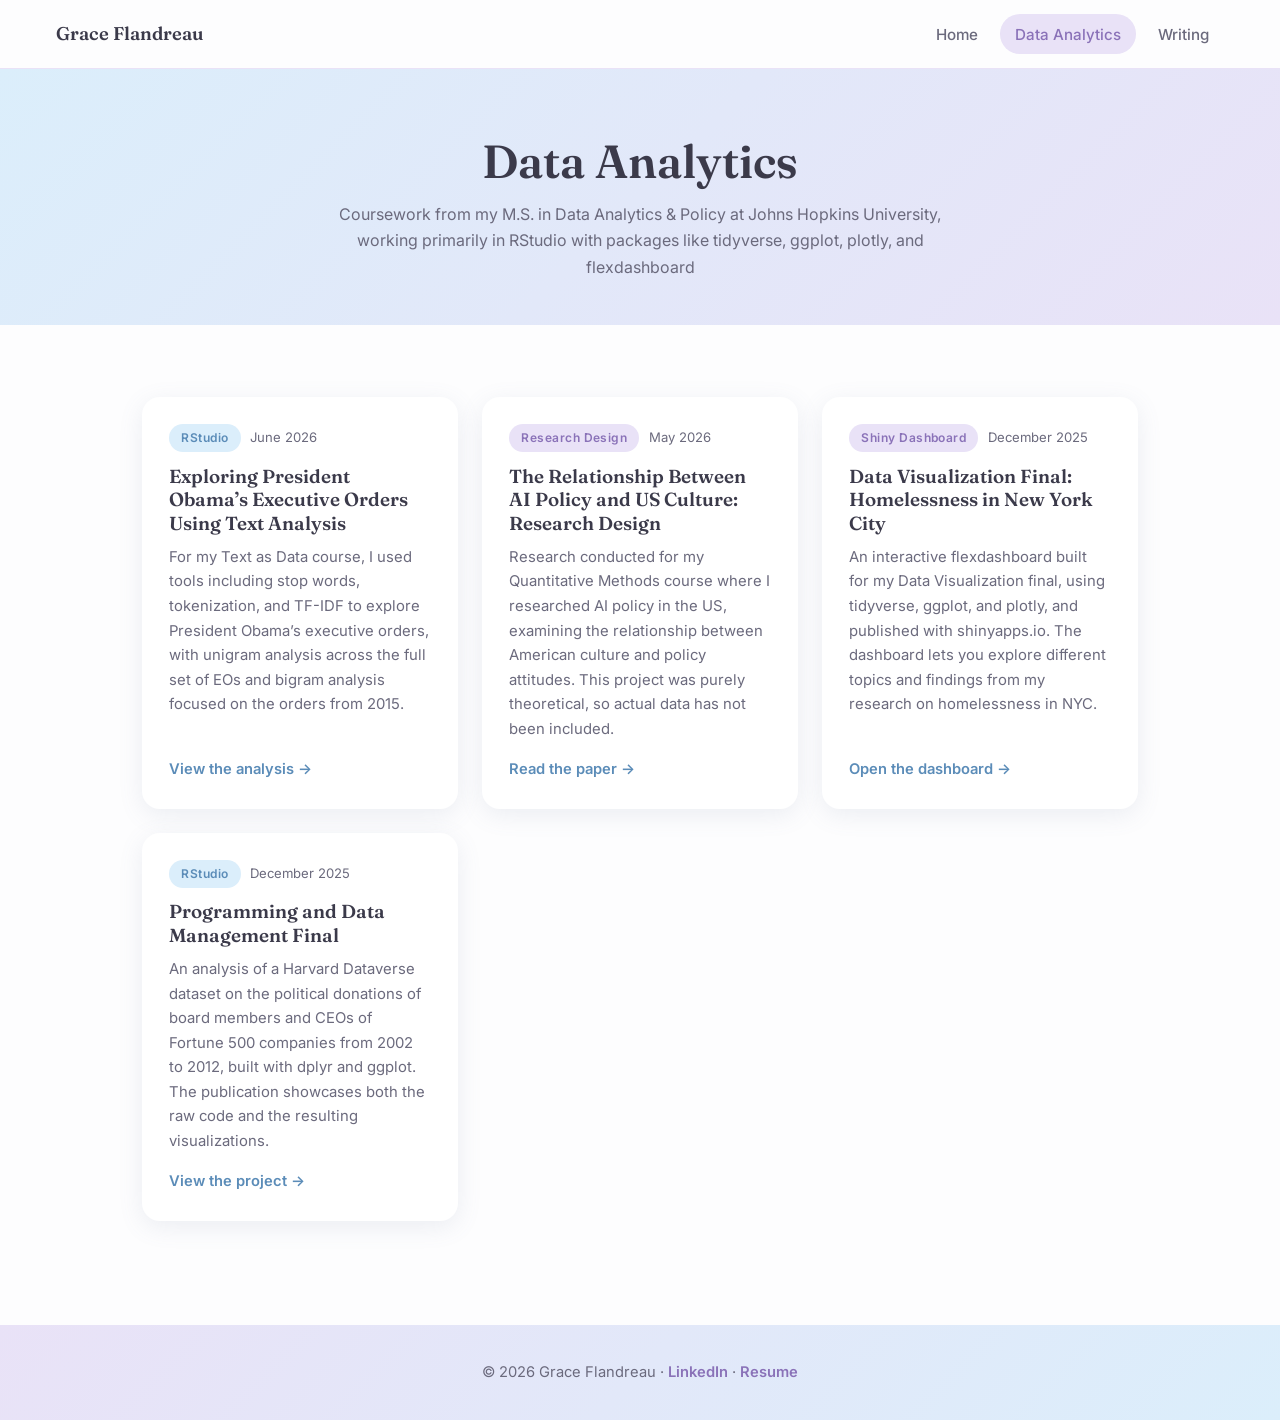
==== data-analytics.html @ 59e382e0 "Initial portfolio site: homepage, data analytics, and writing pages Co-Authored-By: Claude Fable 5 <" ====
<!DOCTYPE html>
<html lang="en">
<head>
  <meta charset="UTF-8">
  <meta name="viewport" content="width=device-width, initial-scale=1.0">
  <title>Data Analytics — Grace Flandreau</title>
  <meta name="description" content="Data analytics projects by Grace Flandreau: text analysis, data visualization, research design, and data management in RStudio.">
  <link rel="preconnect" href="https://fonts.googleapis.com">
  <link rel="preconnect" href="https://fonts.gstatic.com" crossorigin>
  <link href="https://fonts.googleapis.com/css2?family=Fraunces:wght@500;600;700&family=Inter:wght@400;500;600&display=swap" rel="stylesheet">
  <link rel="stylesheet" href="styles.css">
</head>
<body>

  <nav class="nav">
    <a class="nav-name" href="index.html">Grace <span>Flandreau</span></a>
    <div class="nav-links">
      <a href="index.html">Home</a>
      <a href="data-analytics.html" class="active">Data Analytics</a>
      <a href="writing.html">Writing</a>
    </div>
  </nav>

  <header class="page-header blue-green">
    <h1>Data Analytics</h1>
    <p>Coursework from my M.S. in Data Analytics &amp; Policy at Johns Hopkins University, working primarily in RStudio with packages like tidyverse, ggplot, plotly, and flexdashboard</p>
  </header>

  <main class="section">
    <div class="card-grid">

      <article class="work-card">
        <div class="work-meta">
          <span class="tag tag-blue">RStudio</span>
          <span class="work-date">June 2026</span>
        </div>
        <h3><a href="files/obama-executive-orders-text-analysis.pdf" target="_blank" rel="noopener">Exploring President Obama&rsquo;s Executive Orders Using Text Analysis</a></h3>
        <p>For my Text as Data course, I used tools including stop words, tokenization, and TF-IDF to explore President Obama&rsquo;s executive orders, with unigram analysis across the full set of EOs and bigram analysis focused on the orders from 2015.</p>
        <a class="work-link" href="files/obama-executive-orders-text-analysis.pdf" target="_blank" rel="noopener">View the analysis &rarr;</a>
      </article>

      <article class="work-card">
        <div class="work-meta">
          <span class="tag tag-purple">Research Design</span>
          <span class="work-date">May 2026</span>
        </div>
        <h3><a href="files/ai-policy-research-design.pdf" target="_blank" rel="noopener">The Relationship Between AI Policy and US Culture: Research Design</a></h3>
        <p>Research conducted for my Quantitative Methods course where I researched AI policy in the US, examining the relationship between American culture and policy attitudes. This project was purely theoretical, so actual data has not been included.</p>
        <a class="work-link" href="files/ai-policy-research-design.pdf" target="_blank" rel="noopener">Read the paper &rarr;</a>
      </article>

      <article class="work-card">
        <div class="work-meta">
          <span class="tag tag-purple">Shiny Dashboard</span>
          <span class="work-date">December 2025</span>
        </div>
        <h3><a href="https://07358x-grace-flandreau.shinyapps.io/Flandreau_Data_Visualization_Final/" target="_blank" rel="noopener">Data Visualization Final: Homelessness in New York City</a></h3>
        <p>An interactive flexdashboard built for my Data Visualization final, using tidyverse, ggplot, and plotly, and published with shinyapps.io. The dashboard lets you explore different topics and findings from my research on homelessness in NYC.</p>
        <a class="work-link" href="https://07358x-grace-flandreau.shinyapps.io/Flandreau_Data_Visualization_Final/" target="_blank" rel="noopener">Open the dashboard &rarr;</a>
      </article>

      <article class="work-card">
        <div class="work-meta">
          <span class="tag tag-blue">RStudio</span>
          <span class="work-date">December 2025</span>
        </div>
        <h3><a href="files/programming-final/Programming_Final_Flandreau.html" target="_blank" rel="noopener">Programming and Data Management Final</a></h3>
        <p>An analysis of a Harvard Dataverse dataset on the political donations of board members and CEOs of Fortune 500 companies from 2002 to 2012, built with dplyr and ggplot. The publication showcases both the raw code and the resulting visualizations.</p>
        <a class="work-link" href="files/programming-final/Programming_Final_Flandreau.html" target="_blank" rel="noopener">View the project &rarr;</a>
      </article>

    </div>
  </main>

  <footer class="footer">
    <p>&copy; 2026 Grace Flandreau &middot; <a href="https://www.linkedin.com/in/graceflandreau" target="_blank" rel="noopener">LinkedIn</a> &middot; <a href="files/resume-grace-flandreau.pdf" target="_blank" rel="noopener">Resume</a></p>
  </footer>

</body>
</html>
---- styles.css ----
/* ============================================
   Grace Flandreau — Portfolio Styles
   Palette: light blues, greens, and purples
   ============================================ */

:root {
  --blue-light: #dbeefb;
  --blue: #a8d4ee;
  --blue-deep: #5b8cb8;
  --green-light: #ddf2e4;
  --green: #b5e0c4;
  --green-deep: #5f9c77;
  --purple-light: #e9e2f7;
  --purple: #cdbcec;
  --purple-deep: #8a72b8;
  --ink: #3b3a4a;
  --ink-soft: #6b6a7d;
  --paper: #fdfdfe;
  --card: #ffffff;
  --radius: 18px;
  --shadow: 0 6px 24px rgba(110, 120, 160, 0.12);
  --shadow-hover: 0 10px 32px rgba(110, 120, 160, 0.22);
}

* {
  margin: 0;
  padding: 0;
  box-sizing: border-box;
}

html {
  scroll-behavior: smooth;
}

body {
  font-family: "Inter", "Segoe UI", system-ui, sans-serif;
  color: var(--ink);
  background: var(--paper);
  line-height: 1.65;
}

h1, h2, h3 {
  font-family: "Fraunces", Georgia, serif;
  font-weight: 600;
  line-height: 1.25;
}

a {
  color: var(--blue-deep);
}

/* ---------- Navigation ---------- */

.nav {
  position: sticky;
  top: 0;
  z-index: 50;
  display: flex;
  align-items: center;
  justify-content: space-between;
  padding: 0.9rem clamp(1.2rem, 5vw, 3.5rem);
  background: rgba(253, 253, 254, 0.88);
  backdrop-filter: blur(10px);
  border-bottom: 1px solid var(--purple-light);
}

.nav-name {
  font-family: "Fraunces", Georgia, serif;
  font-size: 1.15rem;
  font-weight: 600;
  text-decoration: none;
  color: var(--ink);
}

.nav-links {
  display: flex;
  gap: 0.4rem;
}

.nav-links a {
  text-decoration: none;
  color: var(--ink-soft);
  font-size: 0.95rem;
  font-weight: 500;
  padding: 0.45rem 0.95rem;
  border-radius: 999px;
  transition: background 0.2s, color 0.2s;
}

.nav-links a:hover {
  background: var(--blue-light);
  color: var(--ink);
}

.nav-links a.active {
  background: var(--purple-light);
  color: var(--purple-deep);
}

/* ---------- Hero (homepage) ---------- */

.hero {
  display: flex;
  align-items: center;
  justify-content: center;
  gap: clamp(2rem, 6vw, 5rem);
  flex-wrap: wrap;
  padding: clamp(3rem, 8vw, 6rem) clamp(1.2rem, 5vw, 3.5rem);
  background: linear-gradient(135deg, var(--blue-light) 0%, var(--purple-light) 100%);
}

.hero-photo {
  width: clamp(220px, 28vw, 300px);
  height: clamp(220px, 28vw, 300px);
  border-radius: 50%;
  object-fit: cover;
  border: 7px solid #ffffff;
  box-shadow: var(--shadow-hover);
}

.hero-photo-fallback {
  width: clamp(220px, 28vw, 300px);
  height: clamp(220px, 28vw, 300px);
  border-radius: 50%;
  border: 7px solid #ffffff;
  box-shadow: var(--shadow-hover);
  background: linear-gradient(140deg, var(--blue) 0%, var(--purple) 100%);
  display: flex;
  align-items: center;
  justify-content: center;
  font-family: "Fraunces", Georgia, serif;
  font-size: 4.5rem;
  color: #ffffff;
  letter-spacing: 0.05em;
}

.hero-text {
  max-width: 540px;
}

.hero-text .eyebrow {
  text-transform: uppercase;
  letter-spacing: 0.18em;
  font-size: 0.8rem;
  font-weight: 600;
  color: var(--blue-deep);
  margin-bottom: 0.6rem;
}

.hero-text h1 {
  font-size: clamp(2.4rem, 5.5vw, 3.6rem);
  margin-bottom: 0.5rem;
}

.hero-text .tagline {
  font-size: 1.2rem;
  color: var(--ink-soft);
  margin-bottom: 1.5rem;
}

.hero-buttons {
  display: flex;
  gap: 0.8rem;
  flex-wrap: wrap;
}

.btn {
  display: inline-flex;
  align-items: center;
  gap: 0.5rem;
  text-decoration: none;
  font-weight: 600;
  font-size: 0.95rem;
  padding: 0.7rem 1.5rem;
  border-radius: 999px;
  transition: transform 0.15s, box-shadow 0.2s;
}

.btn:hover {
  transform: translateY(-2px);
  box-shadow: var(--shadow-hover);
}

.btn-primary {
  background: var(--purple-deep);
  color: #ffffff;
}

.btn-secondary {
  background: #ffffff;
  color: var(--blue-deep);
  border: 2px solid var(--blue);
}

/* ---------- Sections ---------- */

.section {
  max-width: 1060px;
  margin: 0 auto;
  padding: clamp(2.5rem, 6vw, 4.5rem) clamp(1.2rem, 5vw, 2rem);
}

.section h2 {
  font-size: clamp(1.7rem, 3.5vw, 2.3rem);
  margin-bottom: 0.4rem;
}

.section .section-sub {
  color: var(--ink-soft);
  max-width: 640px;
  margin-bottom: 2rem;
}

.accent-bar {
  width: 64px;
  height: 6px;
  border-radius: 3px;
  margin: 0.8rem 0 1.4rem;
  background: linear-gradient(90deg, var(--blue), var(--purple));
}

/* ---------- About (homepage) ---------- */

.about p {
  margin-bottom: 1.1rem;
  max-width: 760px;
}

/* ---------- Explore cards (homepage) ---------- */

.explore-grid {
  display: grid;
  grid-template-columns: repeat(auto-fit, minmax(280px, 1fr));
  gap: 1.5rem;
}

.explore-card {
  display: block;
  text-decoration: none;
  color: var(--ink);
  background: var(--card);
  border-radius: var(--radius);
  padding: 2rem;
  box-shadow: var(--shadow);
  border-top: 8px solid var(--blue);
  transition: transform 0.18s, box-shadow 0.2s;
}

.explore-card:hover {
  transform: translateY(-4px);
  box-shadow: var(--shadow-hover);
}

.explore-card.green-top {
  border-top-color: var(--green);
}

.explore-card.purple-top {
  border-top-color: var(--purple);
}

.explore-card h3 {
  font-size: 1.35rem;
  margin-bottom: 0.5rem;
}

.explore-card p {
  color: var(--ink-soft);
  font-size: 0.97rem;
  margin-bottom: 1rem;
}

.explore-card .card-link {
  font-weight: 600;
  color: var(--purple-deep);
}

/* ---------- Page headers (subpages) ---------- */

.page-header {
  text-align: center;
  padding: clamp(2.5rem, 6vw, 4rem) clamp(1.2rem, 5vw, 2rem) clamp(1.8rem, 4vw, 2.8rem);
}

.page-header.blue-green {
  background: linear-gradient(135deg, var(--blue-light), var(--purple-light));
}

.page-header.purple-blue {
  background: linear-gradient(135deg, var(--purple-light), var(--blue-light));
}

.page-header h1 {
  font-size: clamp(2rem, 4.5vw, 2.9rem);
  margin-bottom: 0.6rem;
}

.page-header p {
  color: var(--ink-soft);
  max-width: 660px;
  margin: 0 auto;
}

/* ---------- Project / clip cards ---------- */

.card-grid {
  display: grid;
  grid-template-columns: repeat(auto-fill, minmax(300px, 1fr));
  gap: 1.5rem;
}

.work-card {
  display: flex;
  flex-direction: column;
  background: var(--card);
  border-radius: var(--radius);
  padding: 1.7rem;
  box-shadow: var(--shadow);
  transition: transform 0.18s, box-shadow 0.2s;
}

.work-card:hover {
  transform: translateY(-4px);
  box-shadow: var(--shadow-hover);
}

.work-meta {
  display: flex;
  align-items: center;
  gap: 0.6rem;
  margin-bottom: 0.8rem;
}

.tag {
  font-size: 0.75rem;
  font-weight: 600;
  letter-spacing: 0.04em;
  padding: 0.25rem 0.75rem;
  border-radius: 999px;
}

.tag-blue { background: var(--blue-light); color: var(--blue-deep); }
.tag-green { background: var(--green-light); color: var(--green-deep); }
.tag-purple { background: var(--purple-light); color: var(--purple-deep); }

.work-date {
  font-size: 0.82rem;
  color: var(--ink-soft);
}

.work-card h3 {
  font-size: 1.18rem;
  margin-bottom: 0.6rem;
}

.work-card h3 a {
  text-decoration: none;
  color: var(--ink);
}

.work-card h3 a:hover {
  color: var(--purple-deep);
}

.work-card p {
  font-size: 0.93rem;
  color: var(--ink-soft);
  flex-grow: 1;
  margin-bottom: 1rem;
}

.work-link {
  font-weight: 600;
  font-size: 0.92rem;
  text-decoration: none;
  color: var(--blue-deep);
}

.work-link:hover {
  text-decoration: underline;
}

/* ---------- Footer ---------- */

.footer {
  margin-top: 2rem;
  padding: 2.2rem clamp(1.2rem, 5vw, 3.5rem);
  text-align: center;
  background: linear-gradient(135deg, var(--purple-light), var(--blue-light));
  color: var(--ink-soft);
  font-size: 0.92rem;
}

.footer a {
  color: var(--purple-deep);
  font-weight: 600;
  text-decoration: none;
}

.footer a:hover {
  text-decoration: underline;
}

/* ---------- Responsive ---------- */

@media (max-width: 640px) {
  .nav {
    flex-direction: column;
    gap: 0.6rem;
  }

  .hero {
    text-align: center;
  }

  .hero-buttons {
    justify-content: center;
  }
}
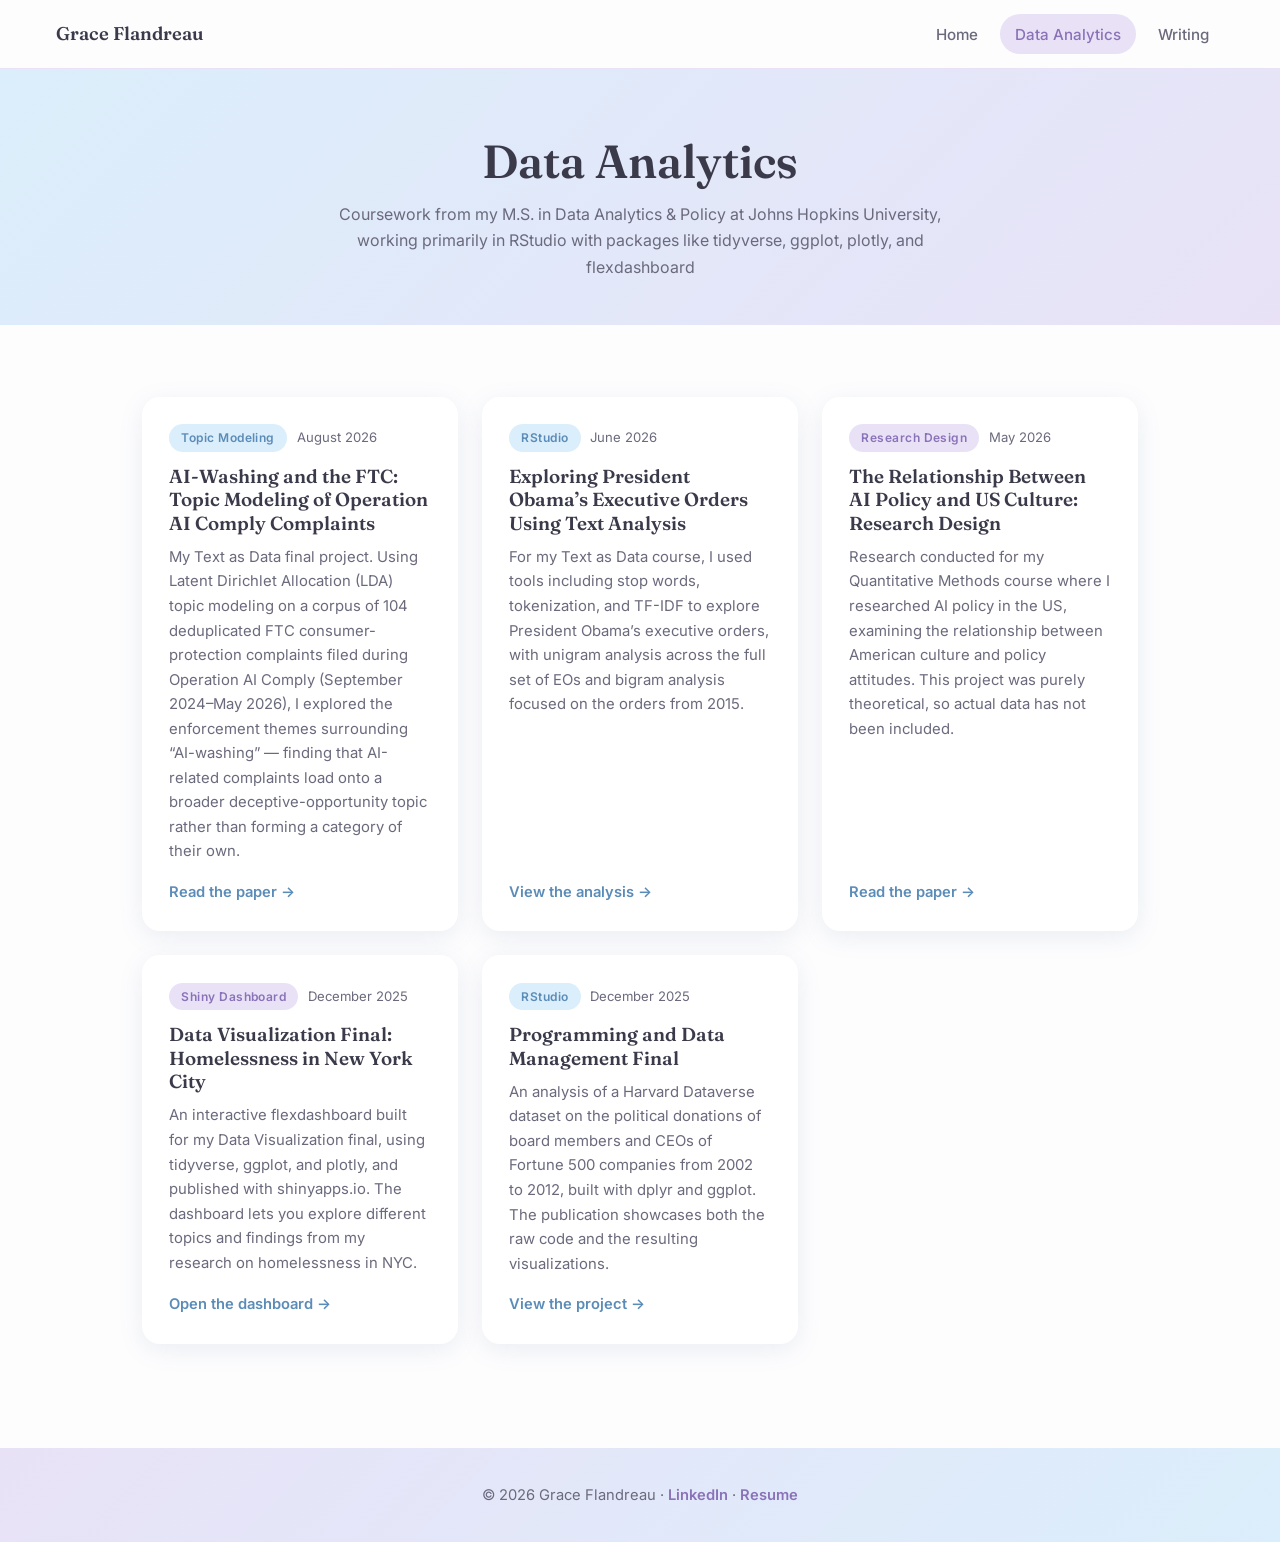
==== commit 549f86ef: "Add FTC AI-washing topic modeling final project to Data Analytics Co-Authored-By: Claude Fable 5 <no" ====
--- a/data-analytics.html
+++ b/data-analytics.html
@@ -3,8 +3,22 @@
 <head>
   <meta charset="UTF-8">
   <meta name="viewport" content="width=device-width, initial-scale=1.0">
+  <link rel="icon" type="image/svg+xml" href="favicon.svg">
+  <link rel="icon" type="image/png" sizes="32x32" href="favicon-32.png">
+  <link rel="apple-touch-icon" href="favicon-180.png">
   <title>Data Analytics — Grace Flandreau</title>
   <meta name="description" content="Data analytics projects by Grace Flandreau: text analysis, data visualization, research design, and data management in RStudio.">
+  <meta property="og:type" content="website">
+  <meta property="og:url" content="https://gflandreau.github.io/data-analytics.html">
+  <meta property="og:title" content="Data Analytics — Grace Flandreau">
+  <meta property="og:description" content="Text analysis, data visualization, research design, and data management projects built in RStudio.">
+  <meta property="og:image" content="https://gflandreau.github.io/images/og-image.png">
+  <meta property="og:image:width" content="2400">
+  <meta property="og:image:height" content="1256">
+  <meta name="twitter:card" content="summary_large_image">
+  <meta name="twitter:title" content="Data Analytics — Grace Flandreau">
+  <meta name="twitter:description" content="Text analysis, data visualization, research design, and data management projects built in RStudio.">
+  <meta name="twitter:image" content="https://gflandreau.github.io/images/og-image.png">
   <link rel="preconnect" href="https://fonts.googleapis.com">
   <link rel="preconnect" href="https://fonts.gstatic.com" crossorigin>
   <link href="https://fonts.googleapis.com/css2?family=Fraunces:wght@500;600;700&family=Inter:wght@400;500;600&display=swap" rel="stylesheet">
@@ -31,12 +45,22 @@
 
       <article class="work-card">
         <div class="work-meta">
+          <span class="tag tag-blue">Topic Modeling</span>
+          <span class="work-date">August 2026</span>
+        </div>
+        <h3><a href="files/ftc-ai-washing-topic-modeling.pdf" target="_blank" rel="noopener">AI-Washing and the FTC: Topic Modeling of Operation AI Comply Complaints</a></h3>
+        <p>My Text as Data final project. Using Latent Dirichlet Allocation (LDA) topic modeling on a corpus of 104 deduplicated FTC consumer-protection complaints filed during Operation AI Comply (September 2024&ndash;May 2026), I explored the enforcement themes surrounding &ldquo;AI-washing&rdquo; &mdash; finding that AI-related complaints load onto a broader deceptive-opportunity topic rather than forming a category of their own.</p>
+        <a class="work-link" href="files/ftc-ai-washing-topic-modeling.pdf" target="_blank" rel="noopener">Read the paper &rarr;</a>
+      </article>
+
+      <article class="work-card">
+        <div class="work-meta">
           <span class="tag tag-blue">RStudio</span>
           <span class="work-date">June 2026</span>
         </div>
-        <h3><a href="files/obama-executive-orders-text-analysis.pdf" target="_blank" rel="noopener">Exploring President Obama&rsquo;s Executive Orders Using Text Analysis</a></h3>
+        <h3><a href="files/obama-executive-orders-text-analysis.html" target="_blank" rel="noopener">Exploring President Obama&rsquo;s Executive Orders Using Text Analysis</a></h3>
         <p>For my Text as Data course, I used tools including stop words, tokenization, and TF-IDF to explore President Obama&rsquo;s executive orders, with unigram analysis across the full set of EOs and bigram analysis focused on the orders from 2015.</p>
-        <a class="work-link" href="files/obama-executive-orders-text-analysis.pdf" target="_blank" rel="noopener">View the analysis &rarr;</a>
+        <a class="work-link" href="files/obama-executive-orders-text-analysis.html" target="_blank" rel="noopener">View the analysis &rarr;</a>
       </article>
 
       <article class="work-card">
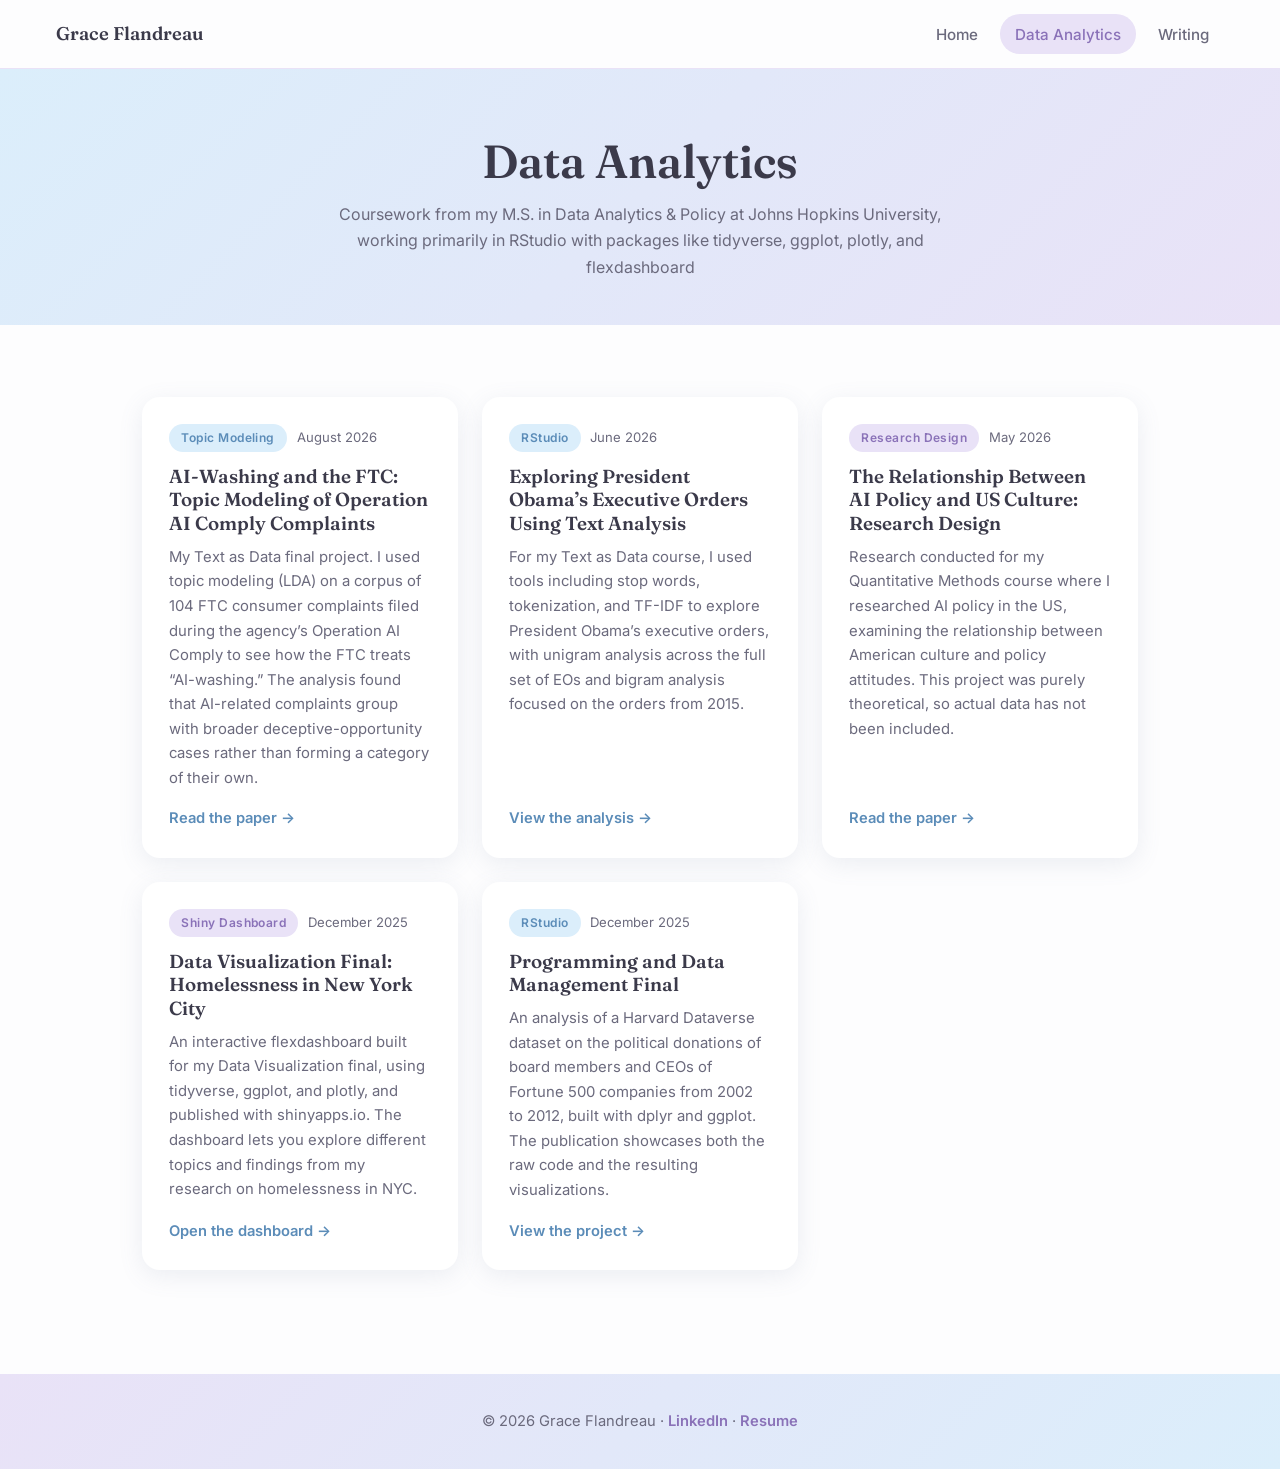
==== commit 006ca994: "Simplify FTC project caption and remove em dashes Co-Authored-By: Claude Fable 5 <noreply@anthropic." ====
--- a/data-analytics.html
+++ b/data-analytics.html
@@ -49,7 +49,7 @@
           <span class="work-date">August 2026</span>
         </div>
         <h3><a href="files/ftc-ai-washing-topic-modeling.pdf" target="_blank" rel="noopener">AI-Washing and the FTC: Topic Modeling of Operation AI Comply Complaints</a></h3>
-        <p>My Text as Data final project. Using Latent Dirichlet Allocation (LDA) topic modeling on a corpus of 104 deduplicated FTC consumer-protection complaints filed during Operation AI Comply (September 2024&ndash;May 2026), I explored the enforcement themes surrounding &ldquo;AI-washing&rdquo; &mdash; finding that AI-related complaints load onto a broader deceptive-opportunity topic rather than forming a category of their own.</p>
+        <p>My Text as Data final project. I used topic modeling (LDA) on a corpus of 104 FTC consumer complaints filed during the agency&rsquo;s Operation AI Comply to see how the FTC treats &ldquo;AI-washing.&rdquo; The analysis found that AI-related complaints group with broader deceptive-opportunity cases rather than forming a category of their own.</p>
         <a class="work-link" href="files/ftc-ai-washing-topic-modeling.pdf" target="_blank" rel="noopener">Read the paper &rarr;</a>
       </article>
 
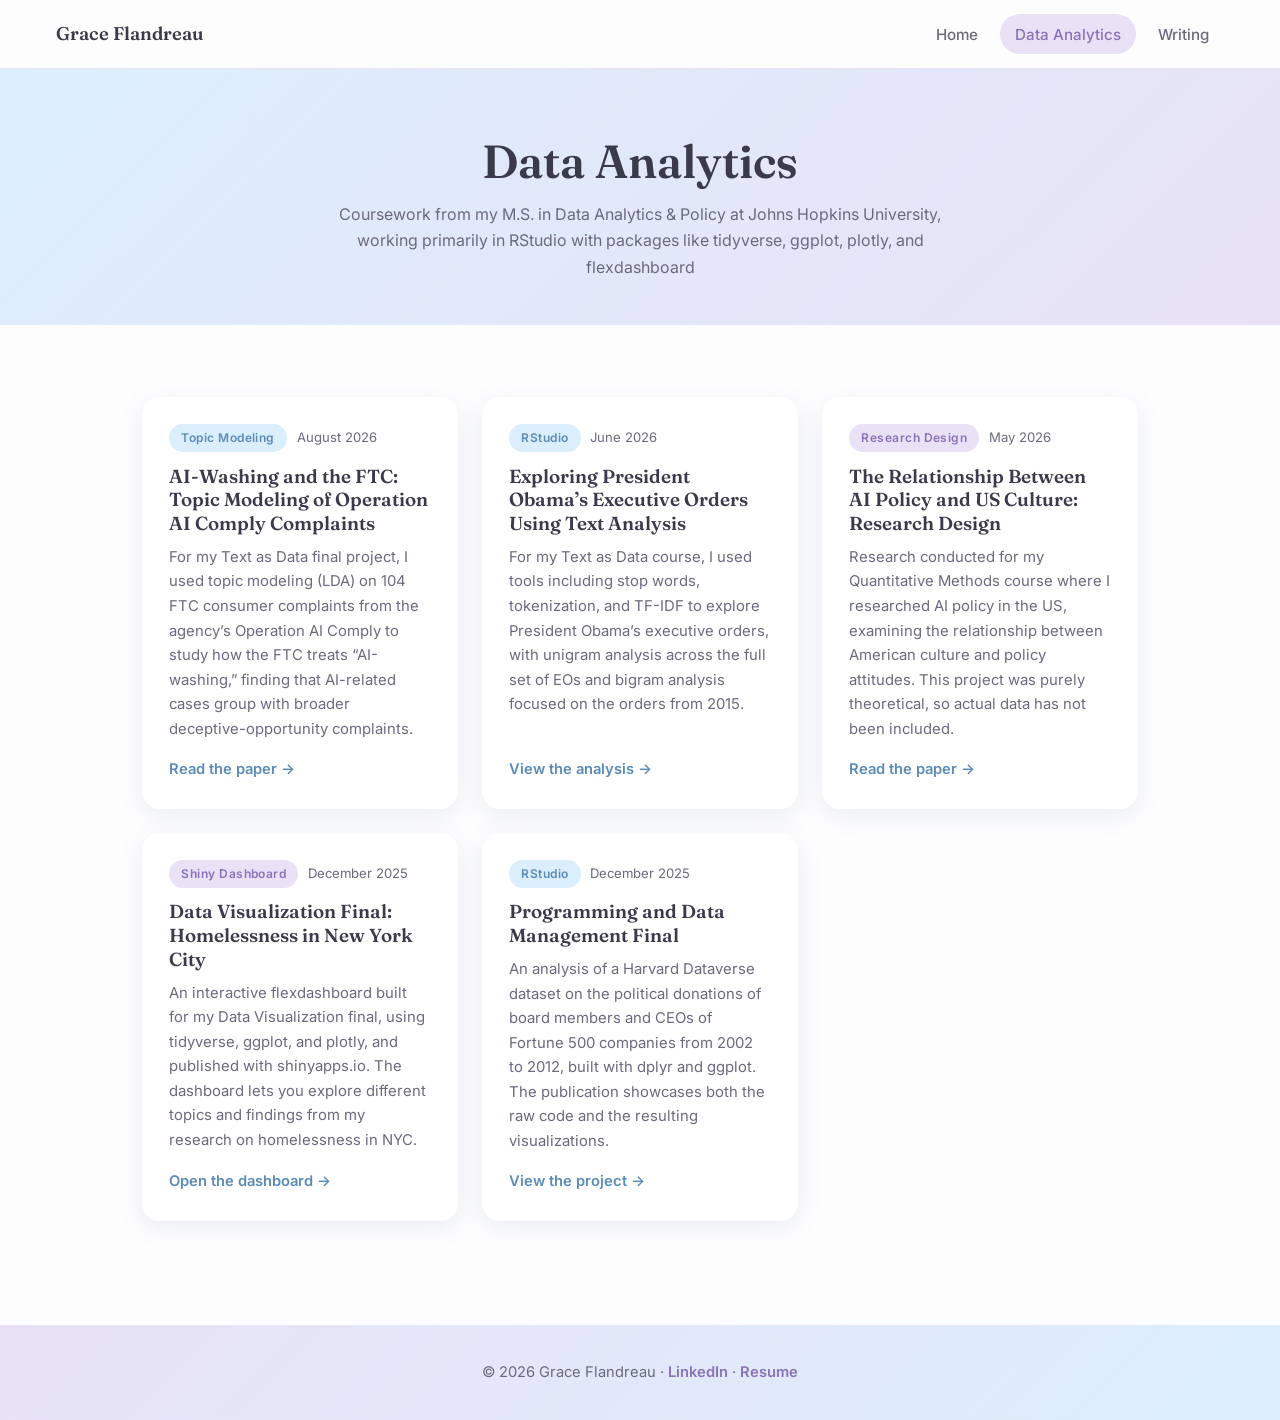
==== commit f259e443: "Shorten FTC project caption to match other cards Co-Authored-By: Claude Fable 5 <noreply@anthropic.c" ====
--- a/data-analytics.html
+++ b/data-analytics.html
@@ -49,7 +49,7 @@
           <span class="work-date">August 2026</span>
         </div>
         <h3><a href="files/ftc-ai-washing-topic-modeling.pdf" target="_blank" rel="noopener">AI-Washing and the FTC: Topic Modeling of Operation AI Comply Complaints</a></h3>
-        <p>My Text as Data final project. I used topic modeling (LDA) on a corpus of 104 FTC consumer complaints filed during the agency&rsquo;s Operation AI Comply to see how the FTC treats &ldquo;AI-washing.&rdquo; The analysis found that AI-related complaints group with broader deceptive-opportunity cases rather than forming a category of their own.</p>
+        <p>For my Text as Data final project, I used topic modeling (LDA) on 104 FTC consumer complaints from the agency&rsquo;s Operation AI Comply to study how the FTC treats &ldquo;AI-washing,&rdquo; finding that AI-related cases group with broader deceptive-opportunity complaints.</p>
         <a class="work-link" href="files/ftc-ai-washing-topic-modeling.pdf" target="_blank" rel="noopener">Read the paper &rarr;</a>
       </article>
 
